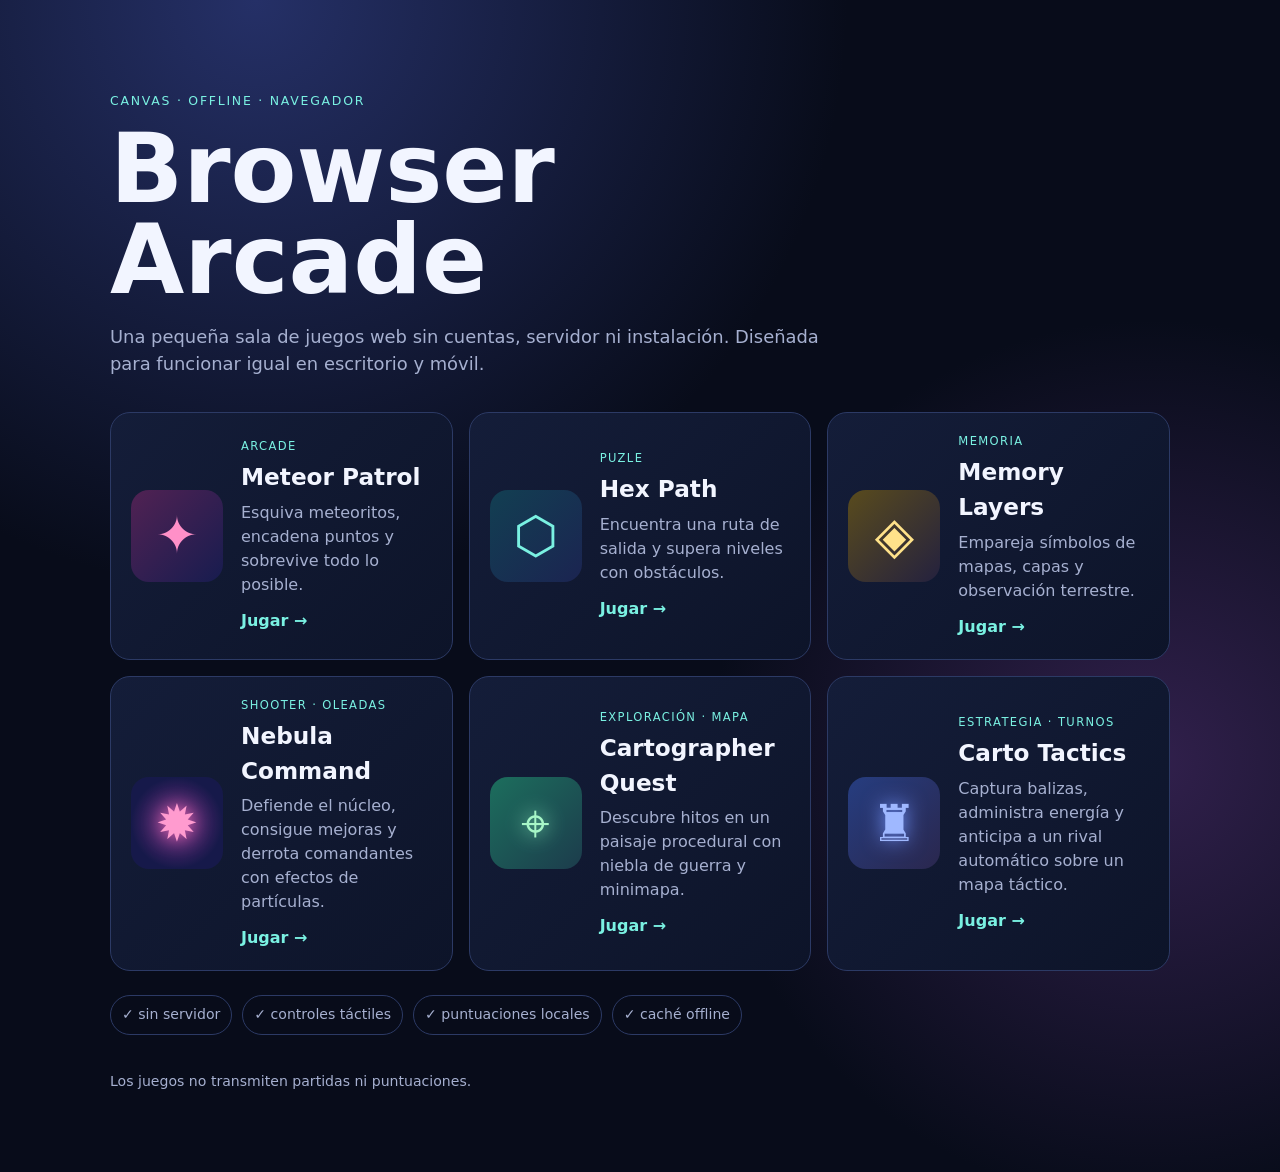
==== index.html @ a64e9c1d "feat: add carto tactics mobile game" ====
<!doctype html>
<html lang="es">
<head>
  <meta charset="utf-8">
  <meta name="viewport" content="width=device-width,initial-scale=1">
  <meta name="theme-color" content="#0b1224">
  <meta name="description" content="Juegos web estáticos que funcionan localmente en el navegador">
  <link rel="manifest" href="manifest.webmanifest">
  <link rel="stylesheet" href="styles.css">
  <title>Browser Arcade Web Tools</title>
</head>
<body>
  <main class="shell">
    <header class="hero"><p class="eyebrow">canvas · offline · navegador</p><h1>Browser Arcade</h1><p>Una pequeña sala de juegos web sin cuentas, servidor ni instalación. Diseñada para funcionar igual en escritorio y móvil.</p></header>
    <section class="games" aria-label="Juegos disponibles">
      <a class="game-card meteor" href="juegos/meteor-patrol/"><span class="art">✦</span><div><p class="tag">arcade</p><h2>Meteor Patrol</h2><p>Esquiva meteoritos, encadena puntos y sobrevive todo lo posible.</p><span class="play">Jugar →</span></div></a>
      <a class="game-card path" href="juegos/hex-path/"><span class="art">⬡</span><div><p class="tag">puzle</p><h2>Hex Path</h2><p>Encuentra una ruta de salida y supera niveles con obstáculos.</p><span class="play">Jugar →</span></div></a>
      <a class="game-card memory" href="juegos/memory-layers/"><span class="art">◈</span><div><p class="tag">memoria</p><h2>Memory Layers</h2><p>Empareja símbolos de mapas, capas y observación terrestre.</p><span class="play">Jugar →</span></div></a>
      <a class="game-card nebula" href="juegos/nebula-command/"><span class="art">✹</span><div><p class="tag">shooter · oleadas</p><h2>Nebula Command</h2><p>Defiende el núcleo, consigue mejoras y derrota comandantes con efectos de partículas.</p><span class="play">Jugar →</span></div></a>
      <a class="game-card cartographer" href="juegos/cartographer-quest/"><span class="art">⌖</span><div><p class="tag">exploración · mapa</p><h2>Cartographer Quest</h2><p>Descubre hitos en un paisaje procedural con niebla de guerra y minimapa.</p><span class="play">Jugar →</span></div></a>
      <a class="game-card tactics" href="juegos/carto-tactics/"><span class="art">♜</span><div><p class="tag">estrategia · turnos</p><h2>Carto Tactics</h2><p>Captura balizas, administra energía y anticipa a un rival automático sobre un mapa táctico.</p><span class="play">Jugar →</span></div></a>
    </section>
    <section class="features"><span>✓ sin servidor</span><span>✓ controles táctiles</span><span>✓ puntuaciones locales</span><span>✓ caché offline</span></section>
    <footer>Los juegos no transmiten partidas ni puntuaciones.</footer>
  </main>
  <script>if('serviceWorker'in navigator)navigator.serviceWorker.register('./sw.js').catch(()=>{});</script>
</body>
</html>
---- styles.css ----
:root{--bg:#080c1a;--panel:#121a31;--line:#2c3a65;--text:#f2f5ff;--muted:#a6b0d0;--cyan:#7af1e2;--pink:#ff90c8;--yellow:#ffe28a}*{box-sizing:border-box}body{margin:0;min-height:100vh;background:radial-gradient(circle at 20% 0,#253067 0,transparent 38%),radial-gradient(circle at 90% 65%,#31204c 0,transparent 32%),var(--bg);color:var(--text);font:16px/1.5 system-ui,-apple-system,Segoe UI,sans-serif}.shell{max-width:1100px;margin:auto;padding:clamp(26px,7vw,80px) 20px}.hero{max-width:720px;margin-bottom:34px}.eyebrow{color:var(--cyan);font-size:.78rem;text-transform:uppercase;letter-spacing:.14em}.hero h1{font-size:clamp(2.8rem,9vw,6rem);line-height:.95;margin:12px 0}.hero p:not(.eyebrow){color:var(--muted);font-size:1.12rem}.games{display:grid;grid-template-columns:repeat(auto-fit,minmax(280px,1fr));gap:16px}.game-card{display:grid;grid-template-columns:92px 1fr;gap:18px;align-items:center;padding:20px;border:1px solid var(--line);border-radius:20px;color:inherit;text-decoration:none;background:linear-gradient(135deg,#141d39,#0d1429);transition:transform .2s,border-color .2s}.game-card:hover{transform:translateY(-4px);border-color:var(--cyan)}.game-card .art{display:grid;place-items:center;aspect-ratio:1;border-radius:18px;font-size:3.2rem}.meteor .art{color:var(--pink);background:linear-gradient(135deg,#512253,#171c4f)}.path .art{color:var(--cyan);background:linear-gradient(135deg,#123f52,#1b2451)}.memory .art{color:var(--yellow);background:linear-gradient(135deg,#594b1d,#24213e)}.nebula .art{color:#ff9bcf;background:radial-gradient(circle,#722f82,#16194a 70%);text-shadow:0 0 20px #ff76bd}.cartographer .art{color:#a7f6c7;background:linear-gradient(135deg,#1c6e5d,#1c3c4c);text-shadow:0 0 20px #8df0c0}.tactics .art{color:#9fb8ff;background:linear-gradient(135deg,#263d80,#2a274e);text-shadow:0 0 20px #7596ff}.tag{margin:0;color:var(--cyan);font-size:.72rem;text-transform:uppercase;letter-spacing:.12em}.game-card h2{margin:5px 0;font-size:1.45rem}.game-card p:not(.tag){color:var(--muted);margin:6px 0 12px}.play{color:var(--cyan);font-weight:700}.features{display:flex;flex-wrap:wrap;gap:10px;margin-top:24px}.features span{padding:8px 11px;border:1px solid var(--line);border-radius:99px;color:var(--muted);font-size:.88rem}footer{margin-top:36px;color:var(--muted);font-size:.88rem}
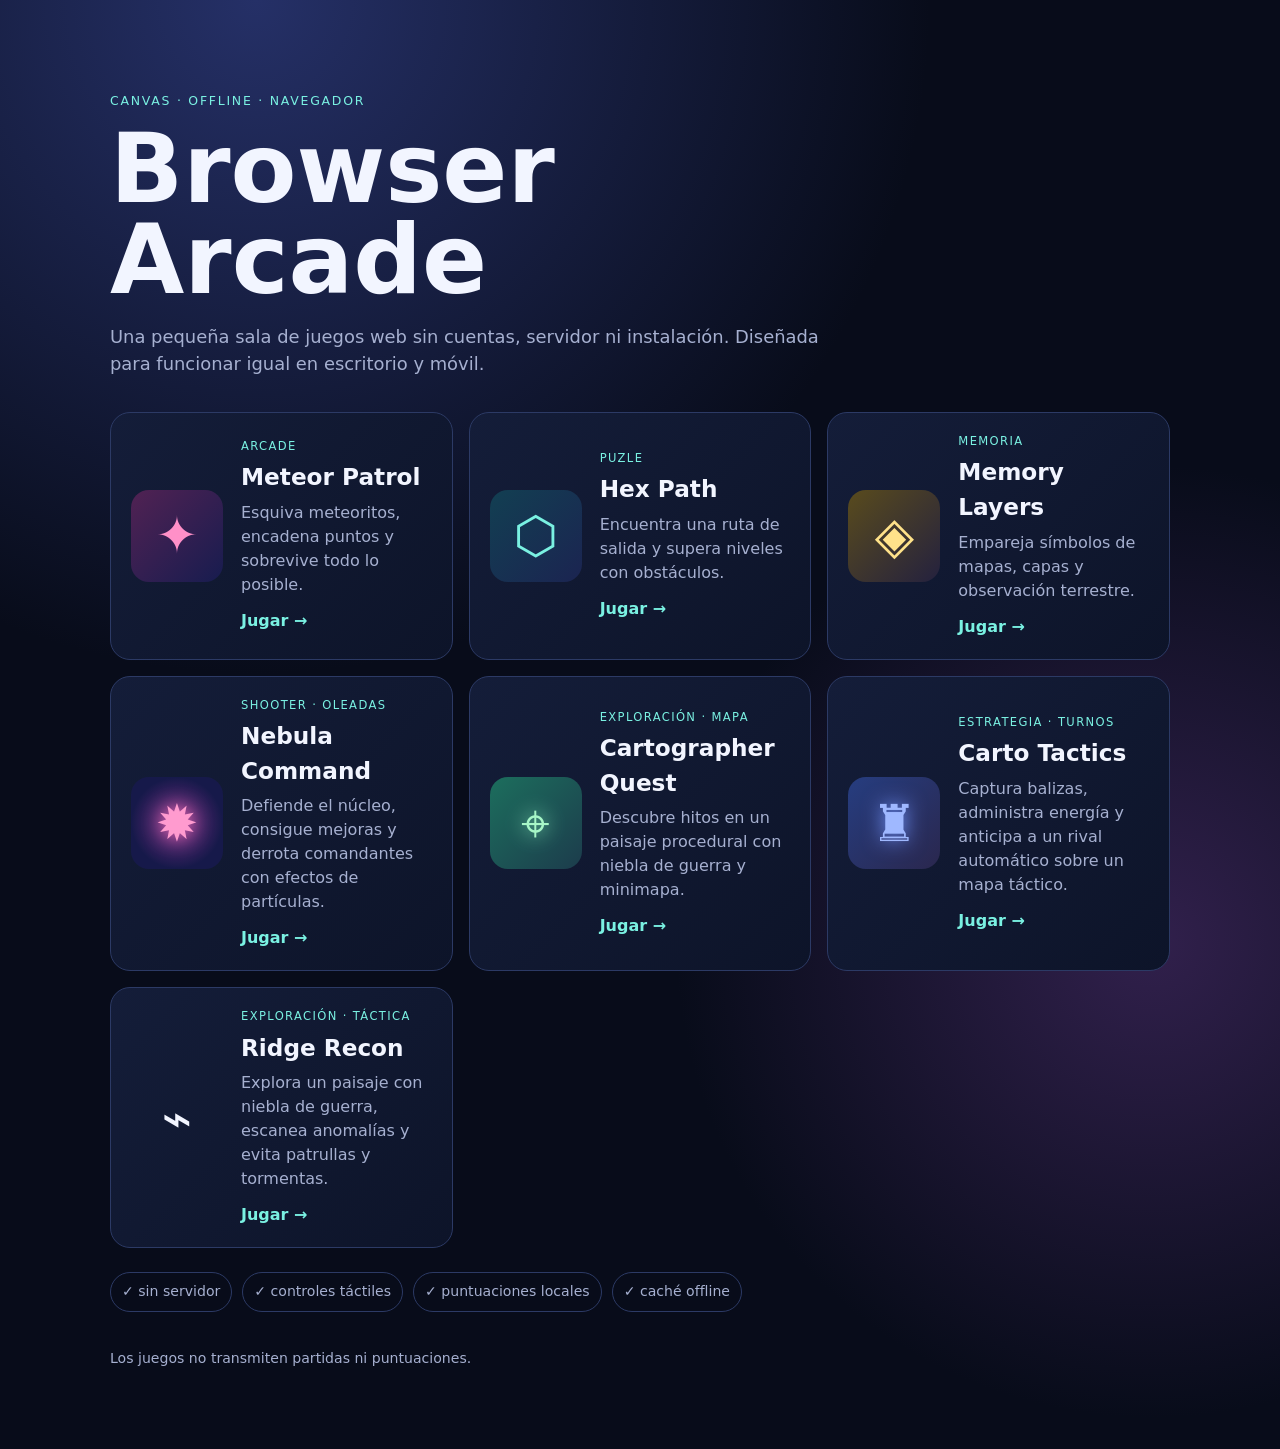
==== commit ecf89bb7: "feat: add ridge recon exploration game" ====
--- a/index.html
+++ b/index.html
@@ -19,6 +19,7 @@
       <a class="game-card nebula" href="juegos/nebula-command/"><span class="art">✹</span><div><p class="tag">shooter · oleadas</p><h2>Nebula Command</h2><p>Defiende el núcleo, consigue mejoras y derrota comandantes con efectos de partículas.</p><span class="play">Jugar →</span></div></a>
       <a class="game-card cartographer" href="juegos/cartographer-quest/"><span class="art">⌖</span><div><p class="tag">exploración · mapa</p><h2>Cartographer Quest</h2><p>Descubre hitos en un paisaje procedural con niebla de guerra y minimapa.</p><span class="play">Jugar →</span></div></a>
       <a class="game-card tactics" href="juegos/carto-tactics/"><span class="art">♜</span><div><p class="tag">estrategia · turnos</p><h2>Carto Tactics</h2><p>Captura balizas, administra energía y anticipa a un rival automático sobre un mapa táctico.</p><span class="play">Jugar →</span></div></a>
+      <a class="game-card ridge" href="juegos/ridge-recon/"><span class="art">⌁</span><div><p class="tag">exploración · táctica</p><h2>Ridge Recon</h2><p>Explora un paisaje con niebla de guerra, escanea anomalías y evita patrullas y tormentas.</p><span class="play">Jugar →</span></div></a>
     </section>
     <section class="features"><span>✓ sin servidor</span><span>✓ controles táctiles</span><span>✓ puntuaciones locales</span><span>✓ caché offline</span></section>
     <footer>Los juegos no transmiten partidas ni puntuaciones.</footer>
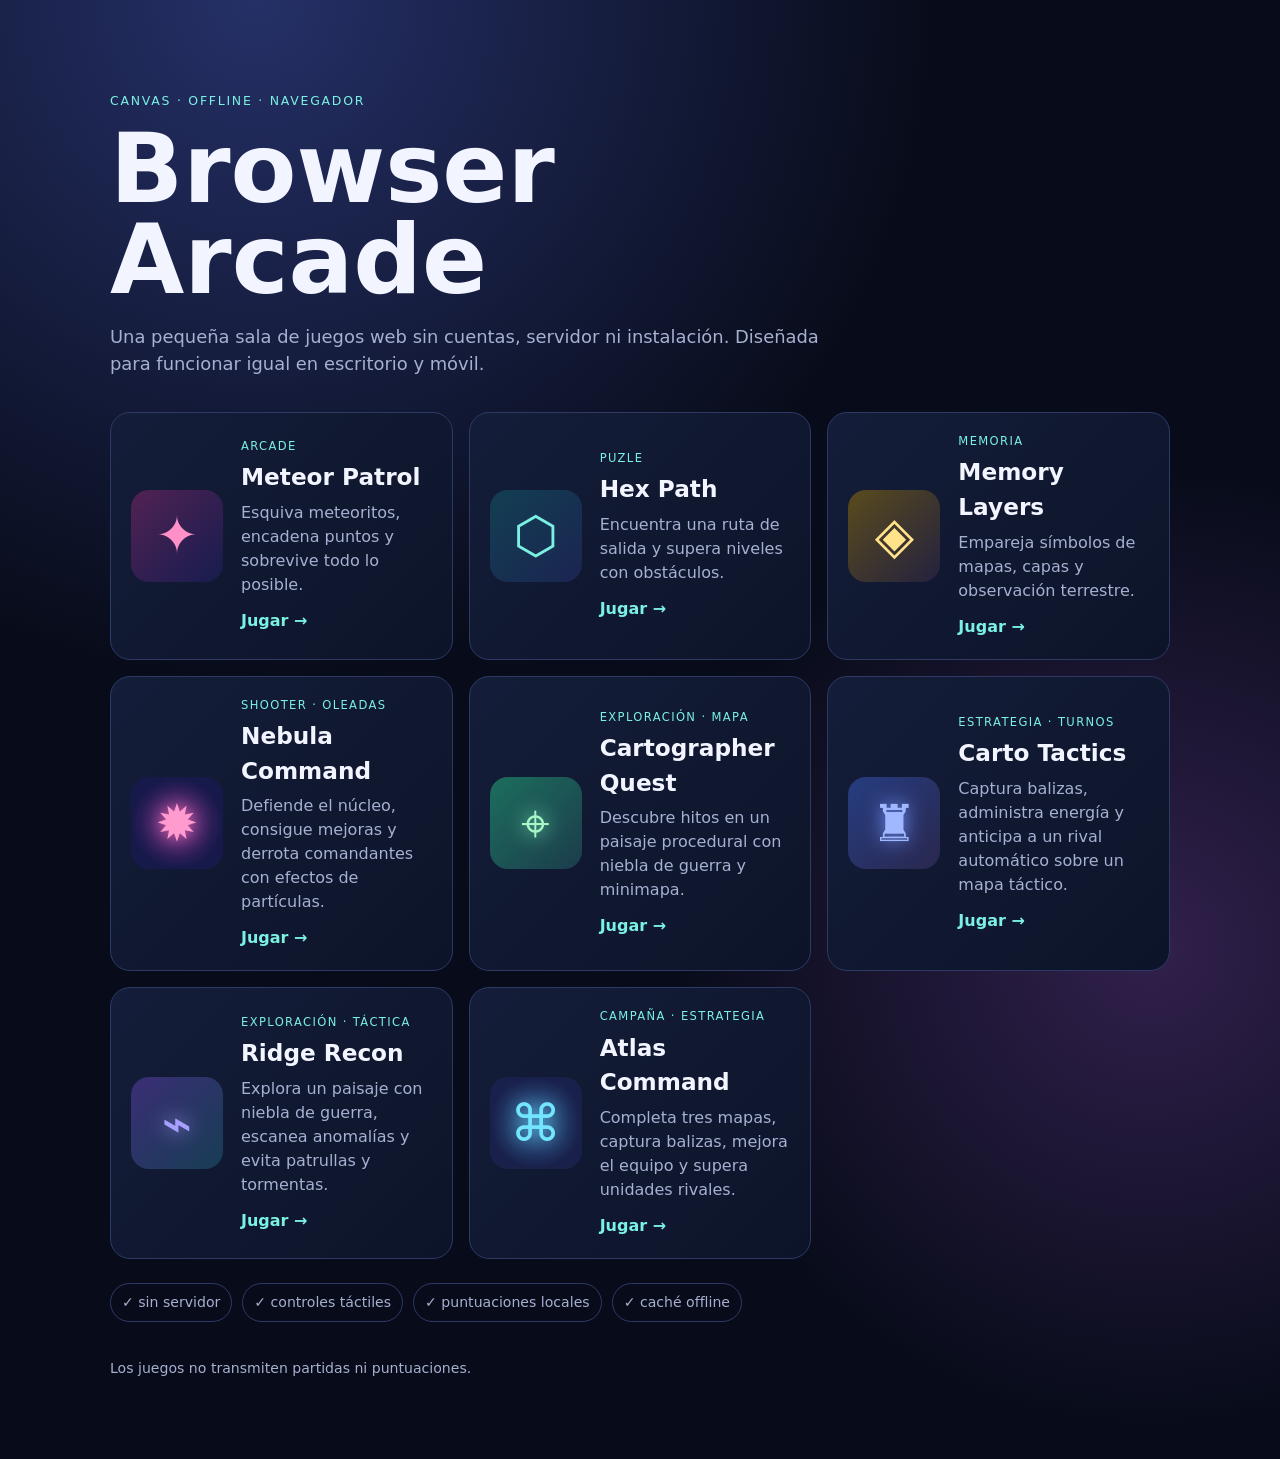
==== commit f0c2c320: "feat: add atlas command campaign game" ====
--- a/index.html
+++ b/index.html
@@ -20,6 +20,7 @@
       <a class="game-card cartographer" href="juegos/cartographer-quest/"><span class="art">⌖</span><div><p class="tag">exploración · mapa</p><h2>Cartographer Quest</h2><p>Descubre hitos en un paisaje procedural con niebla de guerra y minimapa.</p><span class="play">Jugar →</span></div></a>
       <a class="game-card tactics" href="juegos/carto-tactics/"><span class="art">♜</span><div><p class="tag">estrategia · turnos</p><h2>Carto Tactics</h2><p>Captura balizas, administra energía y anticipa a un rival automático sobre un mapa táctico.</p><span class="play">Jugar →</span></div></a>
       <a class="game-card ridge" href="juegos/ridge-recon/"><span class="art">⌁</span><div><p class="tag">exploración · táctica</p><h2>Ridge Recon</h2><p>Explora un paisaje con niebla de guerra, escanea anomalías y evita patrullas y tormentas.</p><span class="play">Jugar →</span></div></a>
+      <a class="game-card command" href="juegos/atlas-command/"><span class="art">⌘</span><div><p class="tag">campaña · estrategia</p><h2>Atlas Command</h2><p>Completa tres mapas, captura balizas, mejora el equipo y supera unidades rivales.</p><span class="play">Jugar →</span></div></a>
     </section>
     <section class="features"><span>✓ sin servidor</span><span>✓ controles táctiles</span><span>✓ puntuaciones locales</span><span>✓ caché offline</span></section>
     <footer>Los juegos no transmiten partidas ni puntuaciones.</footer>
--- a/styles.css
+++ b/styles.css
@@ -1 +1 @@
-:root{--bg:#080c1a;--panel:#121a31;--line:#2c3a65;--text:#f2f5ff;--muted:#a6b0d0;--cyan:#7af1e2;--pink:#ff90c8;--yellow:#ffe28a}*{box-sizing:border-box}body{margin:0;min-height:100vh;background:radial-gradient(circle at 20% 0,#253067 0,transparent 38%),radial-gradient(circle at 90% 65%,#31204c 0,transparent 32%),var(--bg);color:var(--text);font:16px/1.5 system-ui,-apple-system,Segoe UI,sans-serif}.shell{max-width:1100px;margin:auto;padding:clamp(26px,7vw,80px) 20px}.hero{max-width:720px;margin-bottom:34px}.eyebrow{color:var(--cyan);font-size:.78rem;text-transform:uppercase;letter-spacing:.14em}.hero h1{font-size:clamp(2.8rem,9vw,6rem);line-height:.95;margin:12px 0}.hero p:not(.eyebrow){color:var(--muted);font-size:1.12rem}.games{display:grid;grid-template-columns:repeat(auto-fit,minmax(280px,1fr));gap:16px}.game-card{display:grid;grid-template-columns:92px 1fr;gap:18px;align-items:center;padding:20px;border:1px solid var(--line);border-radius:20px;color:inherit;text-decoration:none;background:linear-gradient(135deg,#141d39,#0d1429);transition:transform .2s,border-color .2s}.game-card:hover{transform:translateY(-4px);border-color:var(--cyan)}.game-card .art{display:grid;place-items:center;aspect-ratio:1;border-radius:18px;font-size:3.2rem}.meteor .art{color:var(--pink);background:linear-gradient(135deg,#512253,#171c4f)}.path .art{color:var(--cyan);background:linear-gradient(135deg,#123f52,#1b2451)}.memory .art{color:var(--yellow);background:linear-gradient(135deg,#594b1d,#24213e)}.nebula .art{color:#ff9bcf;background:radial-gradient(circle,#722f82,#16194a 70%);text-shadow:0 0 20px #ff76bd}.cartographer .art{color:#a7f6c7;background:linear-gradient(135deg,#1c6e5d,#1c3c4c);text-shadow:0 0 20px #8df0c0}.tactics .art{color:#9fb8ff;background:linear-gradient(135deg,#263d80,#2a274e);text-shadow:0 0 20px #7596ff}.tag{margin:0;color:var(--cyan);font-size:.72rem;text-transform:uppercase;letter-spacing:.12em}.game-card h2{margin:5px 0;font-size:1.45rem}.game-card p:not(.tag){color:var(--muted);margin:6px 0 12px}.play{color:var(--cyan);font-weight:700}.features{display:flex;flex-wrap:wrap;gap:10px;margin-top:24px}.features span{padding:8px 11px;border:1px solid var(--line);border-radius:99px;color:var(--muted);font-size:.88rem}footer{margin-top:36px;color:var(--muted);font-size:.88rem}
+:root{--bg:#080c1a;--panel:#121a31;--line:#2c3a65;--text:#f2f5ff;--muted:#a6b0d0;--cyan:#7af1e2;--pink:#ff90c8;--yellow:#ffe28a}*{box-sizing:border-box}body{margin:0;min-height:100vh;background:radial-gradient(circle at 20% 0,#253067 0,transparent 38%),radial-gradient(circle at 90% 65%,#31204c 0,transparent 32%),var(--bg);color:var(--text);font:16px/1.5 system-ui,-apple-system,Segoe UI,sans-serif}.shell{max-width:1100px;margin:auto;padding:clamp(26px,7vw,80px) 20px}.hero{max-width:720px;margin-bottom:34px}.eyebrow{color:var(--cyan);font-size:.78rem;text-transform:uppercase;letter-spacing:.14em}.hero h1{font-size:clamp(2.8rem,9vw,6rem);line-height:.95;margin:12px 0}.hero p:not(.eyebrow){color:var(--muted);font-size:1.12rem}.games{display:grid;grid-template-columns:repeat(auto-fit,minmax(280px,1fr));gap:16px}.game-card{display:grid;grid-template-columns:92px 1fr;gap:18px;align-items:center;padding:20px;border:1px solid var(--line);border-radius:20px;color:inherit;text-decoration:none;background:linear-gradient(135deg,#141d39,#0d1429);transition:transform .2s,border-color .2s}.game-card:hover{transform:translateY(-4px);border-color:var(--cyan)}.game-card .art{display:grid;place-items:center;aspect-ratio:1;border-radius:18px;font-size:3.2rem}.meteor .art{color:var(--pink);background:linear-gradient(135deg,#512253,#171c4f)}.path .art{color:var(--cyan);background:linear-gradient(135deg,#123f52,#1b2451)}.memory .art{color:var(--yellow);background:linear-gradient(135deg,#594b1d,#24213e)}.nebula .art{color:#ff9bcf;background:radial-gradient(circle,#722f82,#16194a 70%);text-shadow:0 0 20px #ff76bd}.cartographer .art{color:#a7f6c7;background:linear-gradient(135deg,#1c6e5d,#1c3c4c);text-shadow:0 0 20px #8df0c0}.tactics .art{color:#9fb8ff;background:linear-gradient(135deg,#263d80,#2a274e);text-shadow:0 0 20px #7596ff}.ridge .art{color:#a8a0ff;background:linear-gradient(135deg,#3b2e76,#173d54);text-shadow:0 0 20px #aa9dff}.command .art{color:#73e6ff;background:radial-gradient(circle,#284d86,#19214b 70%);text-shadow:0 0 22px #73e6ff}.tag{margin:0;color:var(--cyan);font-size:.72rem;text-transform:uppercase;letter-spacing:.12em}.game-card h2{margin:5px 0;font-size:1.45rem}.game-card p:not(.tag){color:var(--muted);margin:6px 0 12px}.play{color:var(--cyan);font-weight:700}.features{display:flex;flex-wrap:wrap;gap:10px;margin-top:24px}.features span{padding:8px 11px;border:1px solid var(--line);border-radius:99px;color:var(--muted);font-size:.88rem}footer{margin-top:36px;color:var(--muted);font-size:.88rem}
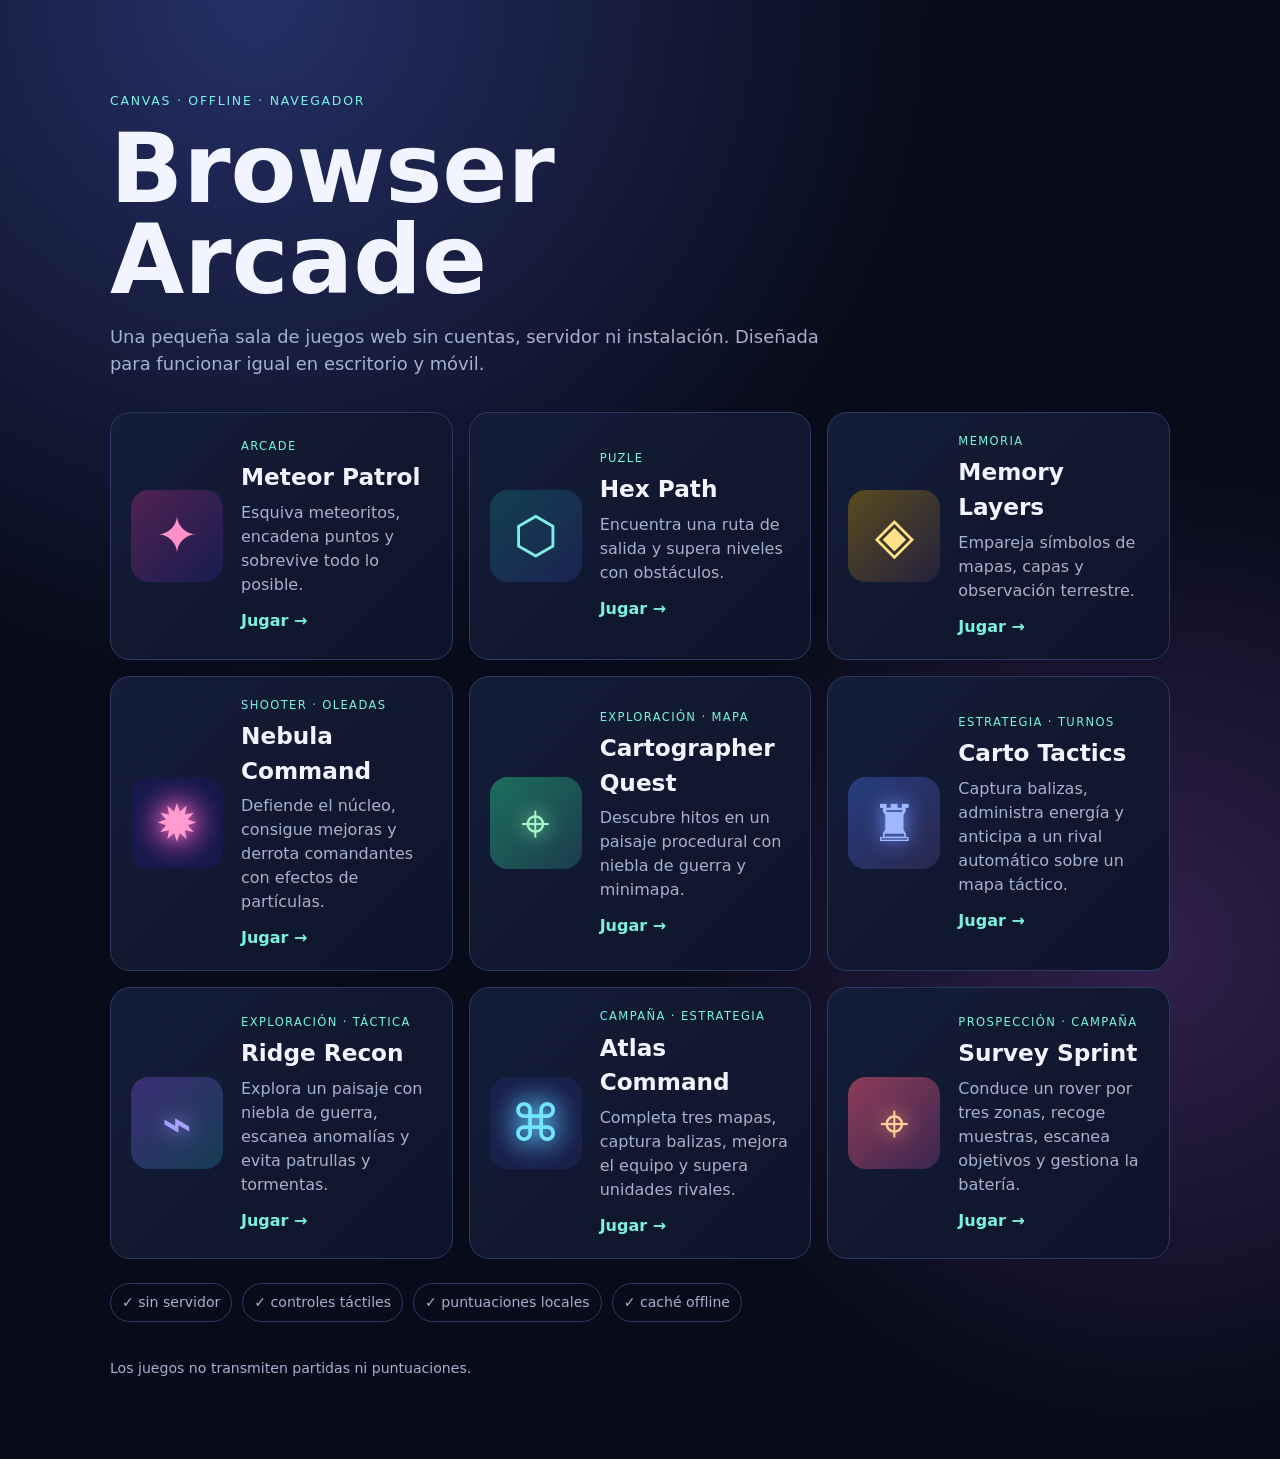
==== commit de20751a: "feat: add survey sprint campaign game" ====
--- a/index.html
+++ b/index.html
@@ -21,6 +21,7 @@
       <a class="game-card tactics" href="juegos/carto-tactics/"><span class="art">♜</span><div><p class="tag">estrategia · turnos</p><h2>Carto Tactics</h2><p>Captura balizas, administra energía y anticipa a un rival automático sobre un mapa táctico.</p><span class="play">Jugar →</span></div></a>
       <a class="game-card ridge" href="juegos/ridge-recon/"><span class="art">⌁</span><div><p class="tag">exploración · táctica</p><h2>Ridge Recon</h2><p>Explora un paisaje con niebla de guerra, escanea anomalías y evita patrullas y tormentas.</p><span class="play">Jugar →</span></div></a>
       <a class="game-card command" href="juegos/atlas-command/"><span class="art">⌘</span><div><p class="tag">campaña · estrategia</p><h2>Atlas Command</h2><p>Completa tres mapas, captura balizas, mejora el equipo y supera unidades rivales.</p><span class="play">Jugar →</span></div></a>
+      <a class="game-card survey" href="juegos/survey-sprint/"><span class="art">⌖</span><div><p class="tag">prospección · campaña</p><h2>Survey Sprint</h2><p>Conduce un rover por tres zonas, recoge muestras, escanea objetivos y gestiona la batería.</p><span class="play">Jugar →</span></div></a>
     </section>
     <section class="features"><span>✓ sin servidor</span><span>✓ controles táctiles</span><span>✓ puntuaciones locales</span><span>✓ caché offline</span></section>
     <footer>Los juegos no transmiten partidas ni puntuaciones.</footer>
--- a/styles.css
+++ b/styles.css
@@ -1 +1,2 @@
 :root{--bg:#080c1a;--panel:#121a31;--line:#2c3a65;--text:#f2f5ff;--muted:#a6b0d0;--cyan:#7af1e2;--pink:#ff90c8;--yellow:#ffe28a}*{box-sizing:border-box}body{margin:0;min-height:100vh;background:radial-gradient(circle at 20% 0,#253067 0,transparent 38%),radial-gradient(circle at 90% 65%,#31204c 0,transparent 32%),var(--bg);color:var(--text);font:16px/1.5 system-ui,-apple-system,Segoe UI,sans-serif}.shell{max-width:1100px;margin:auto;padding:clamp(26px,7vw,80px) 20px}.hero{max-width:720px;margin-bottom:34px}.eyebrow{color:var(--cyan);font-size:.78rem;text-transform:uppercase;letter-spacing:.14em}.hero h1{font-size:clamp(2.8rem,9vw,6rem);line-height:.95;margin:12px 0}.hero p:not(.eyebrow){color:var(--muted);font-size:1.12rem}.games{display:grid;grid-template-columns:repeat(auto-fit,minmax(280px,1fr));gap:16px}.game-card{display:grid;grid-template-columns:92px 1fr;gap:18px;align-items:center;padding:20px;border:1px solid var(--line);border-radius:20px;color:inherit;text-decoration:none;background:linear-gradient(135deg,#141d39,#0d1429);transition:transform .2s,border-color .2s}.game-card:hover{transform:translateY(-4px);border-color:var(--cyan)}.game-card .art{display:grid;place-items:center;aspect-ratio:1;border-radius:18px;font-size:3.2rem}.meteor .art{color:var(--pink);background:linear-gradient(135deg,#512253,#171c4f)}.path .art{color:var(--cyan);background:linear-gradient(135deg,#123f52,#1b2451)}.memory .art{color:var(--yellow);background:linear-gradient(135deg,#594b1d,#24213e)}.nebula .art{color:#ff9bcf;background:radial-gradient(circle,#722f82,#16194a 70%);text-shadow:0 0 20px #ff76bd}.cartographer .art{color:#a7f6c7;background:linear-gradient(135deg,#1c6e5d,#1c3c4c);text-shadow:0 0 20px #8df0c0}.tactics .art{color:#9fb8ff;background:linear-gradient(135deg,#263d80,#2a274e);text-shadow:0 0 20px #7596ff}.ridge .art{color:#a8a0ff;background:linear-gradient(135deg,#3b2e76,#173d54);text-shadow:0 0 20px #aa9dff}.command .art{color:#73e6ff;background:radial-gradient(circle,#284d86,#19214b 70%);text-shadow:0 0 22px #73e6ff}.tag{margin:0;color:var(--cyan);font-size:.72rem;text-transform:uppercase;letter-spacing:.12em}.game-card h2{margin:5px 0;font-size:1.45rem}.game-card p:not(.tag){color:var(--muted);margin:6px 0 12px}.play{color:var(--cyan);font-weight:700}.features{display:flex;flex-wrap:wrap;gap:10px;margin-top:24px}.features span{padding:8px 11px;border:1px solid var(--line);border-radius:99px;color:var(--muted);font-size:.88rem}footer{margin-top:36px;color:var(--muted);font-size:.88rem}
+.survey .art{color:#ffd29b;background:linear-gradient(135deg,#8d3c59,#3b264f);text-shadow:0 0 20px #ff9b72}
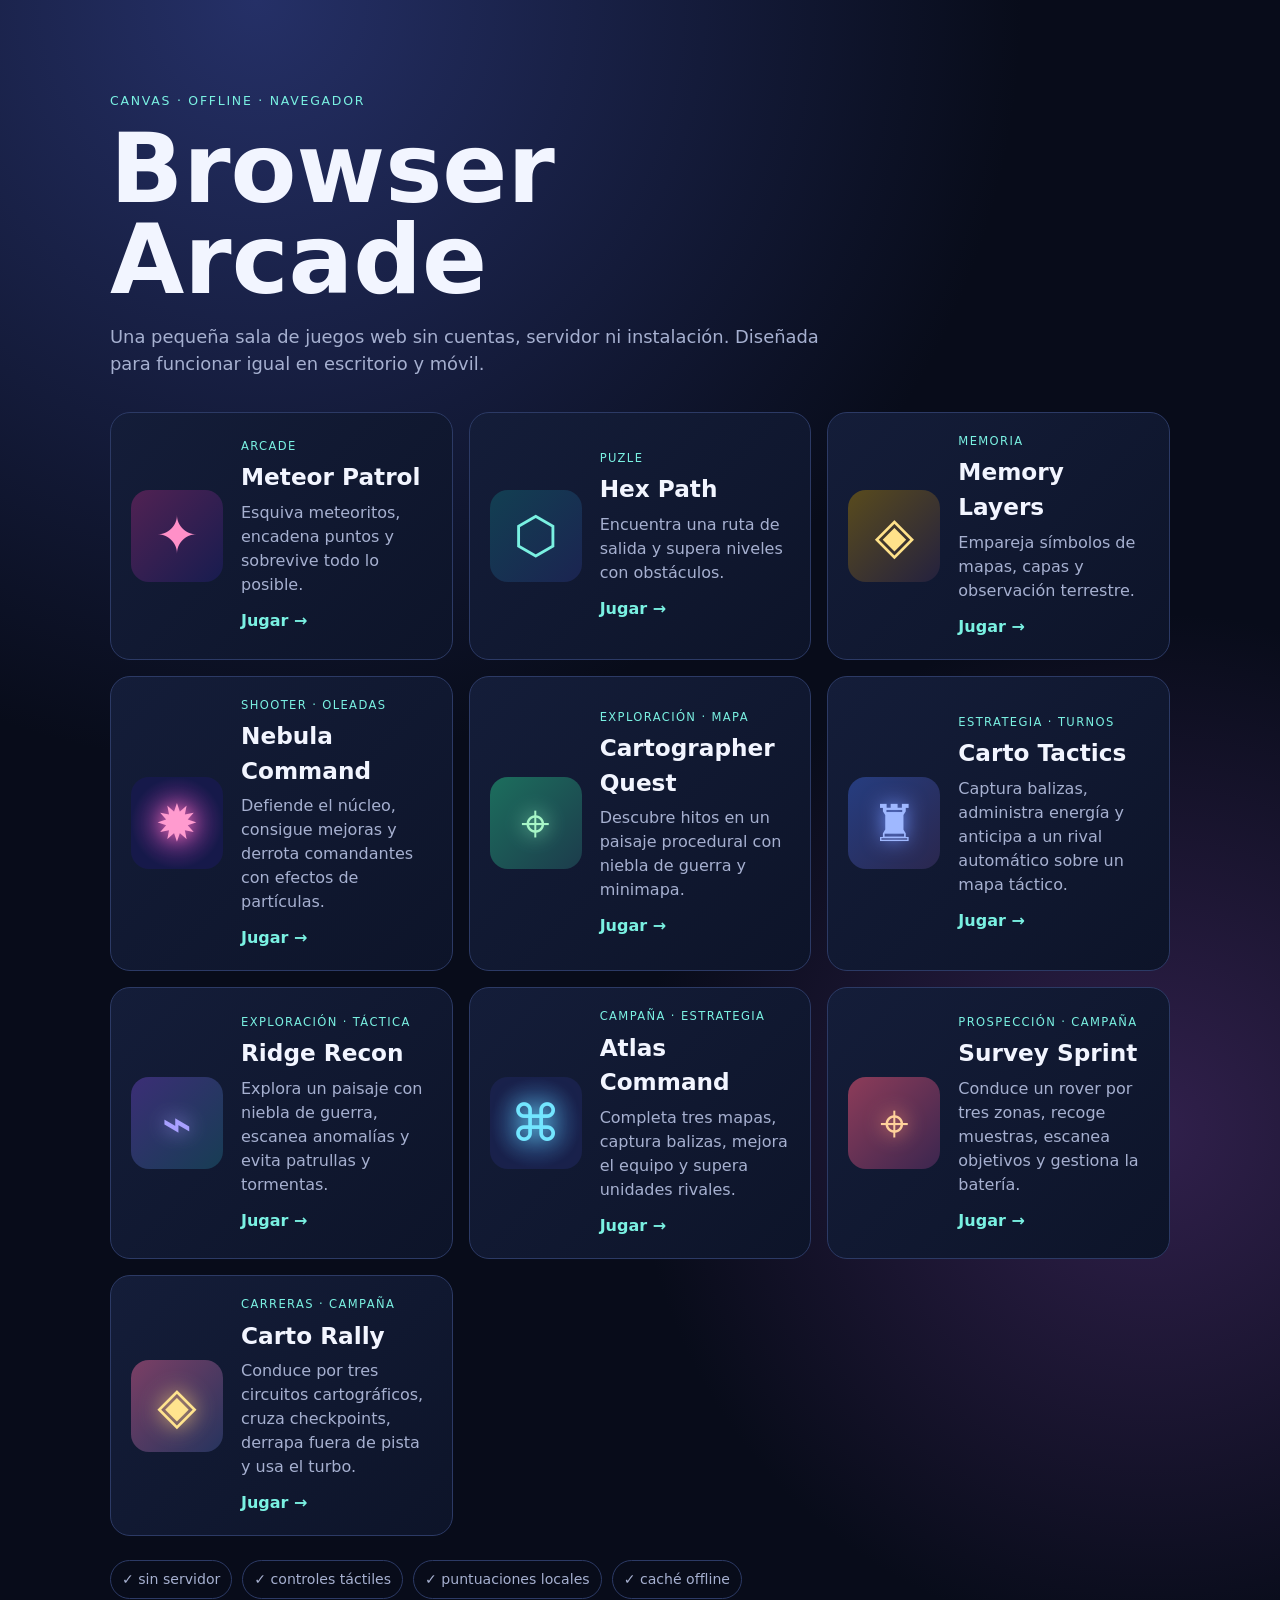
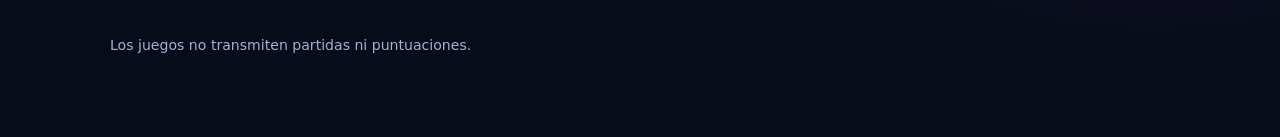
==== commit 40cd9128: "feat: add carto rally campaign game" ====
--- a/index.html
+++ b/index.html
@@ -22,6 +22,7 @@
       <a class="game-card ridge" href="juegos/ridge-recon/"><span class="art">⌁</span><div><p class="tag">exploración · táctica</p><h2>Ridge Recon</h2><p>Explora un paisaje con niebla de guerra, escanea anomalías y evita patrullas y tormentas.</p><span class="play">Jugar →</span></div></a>
       <a class="game-card command" href="juegos/atlas-command/"><span class="art">⌘</span><div><p class="tag">campaña · estrategia</p><h2>Atlas Command</h2><p>Completa tres mapas, captura balizas, mejora el equipo y supera unidades rivales.</p><span class="play">Jugar →</span></div></a>
       <a class="game-card survey" href="juegos/survey-sprint/"><span class="art">⌖</span><div><p class="tag">prospección · campaña</p><h2>Survey Sprint</h2><p>Conduce un rover por tres zonas, recoge muestras, escanea objetivos y gestiona la batería.</p><span class="play">Jugar →</span></div></a>
+      <a class="game-card rally" href="juegos/carto-rally/"><span class="art">◈</span><div><p class="tag">carreras · campaña</p><h2>Carto Rally</h2><p>Conduce por tres circuitos cartográficos, cruza checkpoints, derrapa fuera de pista y usa el turbo.</p><span class="play">Jugar →</span></div></a>
     </section>
     <section class="features"><span>✓ sin servidor</span><span>✓ controles táctiles</span><span>✓ puntuaciones locales</span><span>✓ caché offline</span></section>
     <footer>Los juegos no transmiten partidas ni puntuaciones.</footer>
--- a/styles.css
+++ b/styles.css
@@ -1,2 +1,3 @@
 :root{--bg:#080c1a;--panel:#121a31;--line:#2c3a65;--text:#f2f5ff;--muted:#a6b0d0;--cyan:#7af1e2;--pink:#ff90c8;--yellow:#ffe28a}*{box-sizing:border-box}body{margin:0;min-height:100vh;background:radial-gradient(circle at 20% 0,#253067 0,transparent 38%),radial-gradient(circle at 90% 65%,#31204c 0,transparent 32%),var(--bg);color:var(--text);font:16px/1.5 system-ui,-apple-system,Segoe UI,sans-serif}.shell{max-width:1100px;margin:auto;padding:clamp(26px,7vw,80px) 20px}.hero{max-width:720px;margin-bottom:34px}.eyebrow{color:var(--cyan);font-size:.78rem;text-transform:uppercase;letter-spacing:.14em}.hero h1{font-size:clamp(2.8rem,9vw,6rem);line-height:.95;margin:12px 0}.hero p:not(.eyebrow){color:var(--muted);font-size:1.12rem}.games{display:grid;grid-template-columns:repeat(auto-fit,minmax(280px,1fr));gap:16px}.game-card{display:grid;grid-template-columns:92px 1fr;gap:18px;align-items:center;padding:20px;border:1px solid var(--line);border-radius:20px;color:inherit;text-decoration:none;background:linear-gradient(135deg,#141d39,#0d1429);transition:transform .2s,border-color .2s}.game-card:hover{transform:translateY(-4px);border-color:var(--cyan)}.game-card .art{display:grid;place-items:center;aspect-ratio:1;border-radius:18px;font-size:3.2rem}.meteor .art{color:var(--pink);background:linear-gradient(135deg,#512253,#171c4f)}.path .art{color:var(--cyan);background:linear-gradient(135deg,#123f52,#1b2451)}.memory .art{color:var(--yellow);background:linear-gradient(135deg,#594b1d,#24213e)}.nebula .art{color:#ff9bcf;background:radial-gradient(circle,#722f82,#16194a 70%);text-shadow:0 0 20px #ff76bd}.cartographer .art{color:#a7f6c7;background:linear-gradient(135deg,#1c6e5d,#1c3c4c);text-shadow:0 0 20px #8df0c0}.tactics .art{color:#9fb8ff;background:linear-gradient(135deg,#263d80,#2a274e);text-shadow:0 0 20px #7596ff}.ridge .art{color:#a8a0ff;background:linear-gradient(135deg,#3b2e76,#173d54);text-shadow:0 0 20px #aa9dff}.command .art{color:#73e6ff;background:radial-gradient(circle,#284d86,#19214b 70%);text-shadow:0 0 22px #73e6ff}.tag{margin:0;color:var(--cyan);font-size:.72rem;text-transform:uppercase;letter-spacing:.12em}.game-card h2{margin:5px 0;font-size:1.45rem}.game-card p:not(.tag){color:var(--muted);margin:6px 0 12px}.play{color:var(--cyan);font-weight:700}.features{display:flex;flex-wrap:wrap;gap:10px;margin-top:24px}.features span{padding:8px 11px;border:1px solid var(--line);border-radius:99px;color:var(--muted);font-size:.88rem}footer{margin-top:36px;color:var(--muted);font-size:.88rem}
 .survey .art{color:#ffd29b;background:linear-gradient(135deg,#8d3c59,#3b264f);text-shadow:0 0 20px #ff9b72}
+.rally .art{color:#ffe48e;background:linear-gradient(135deg,#7b3f65,#26345e);text-shadow:0 0 22px #ffd477}
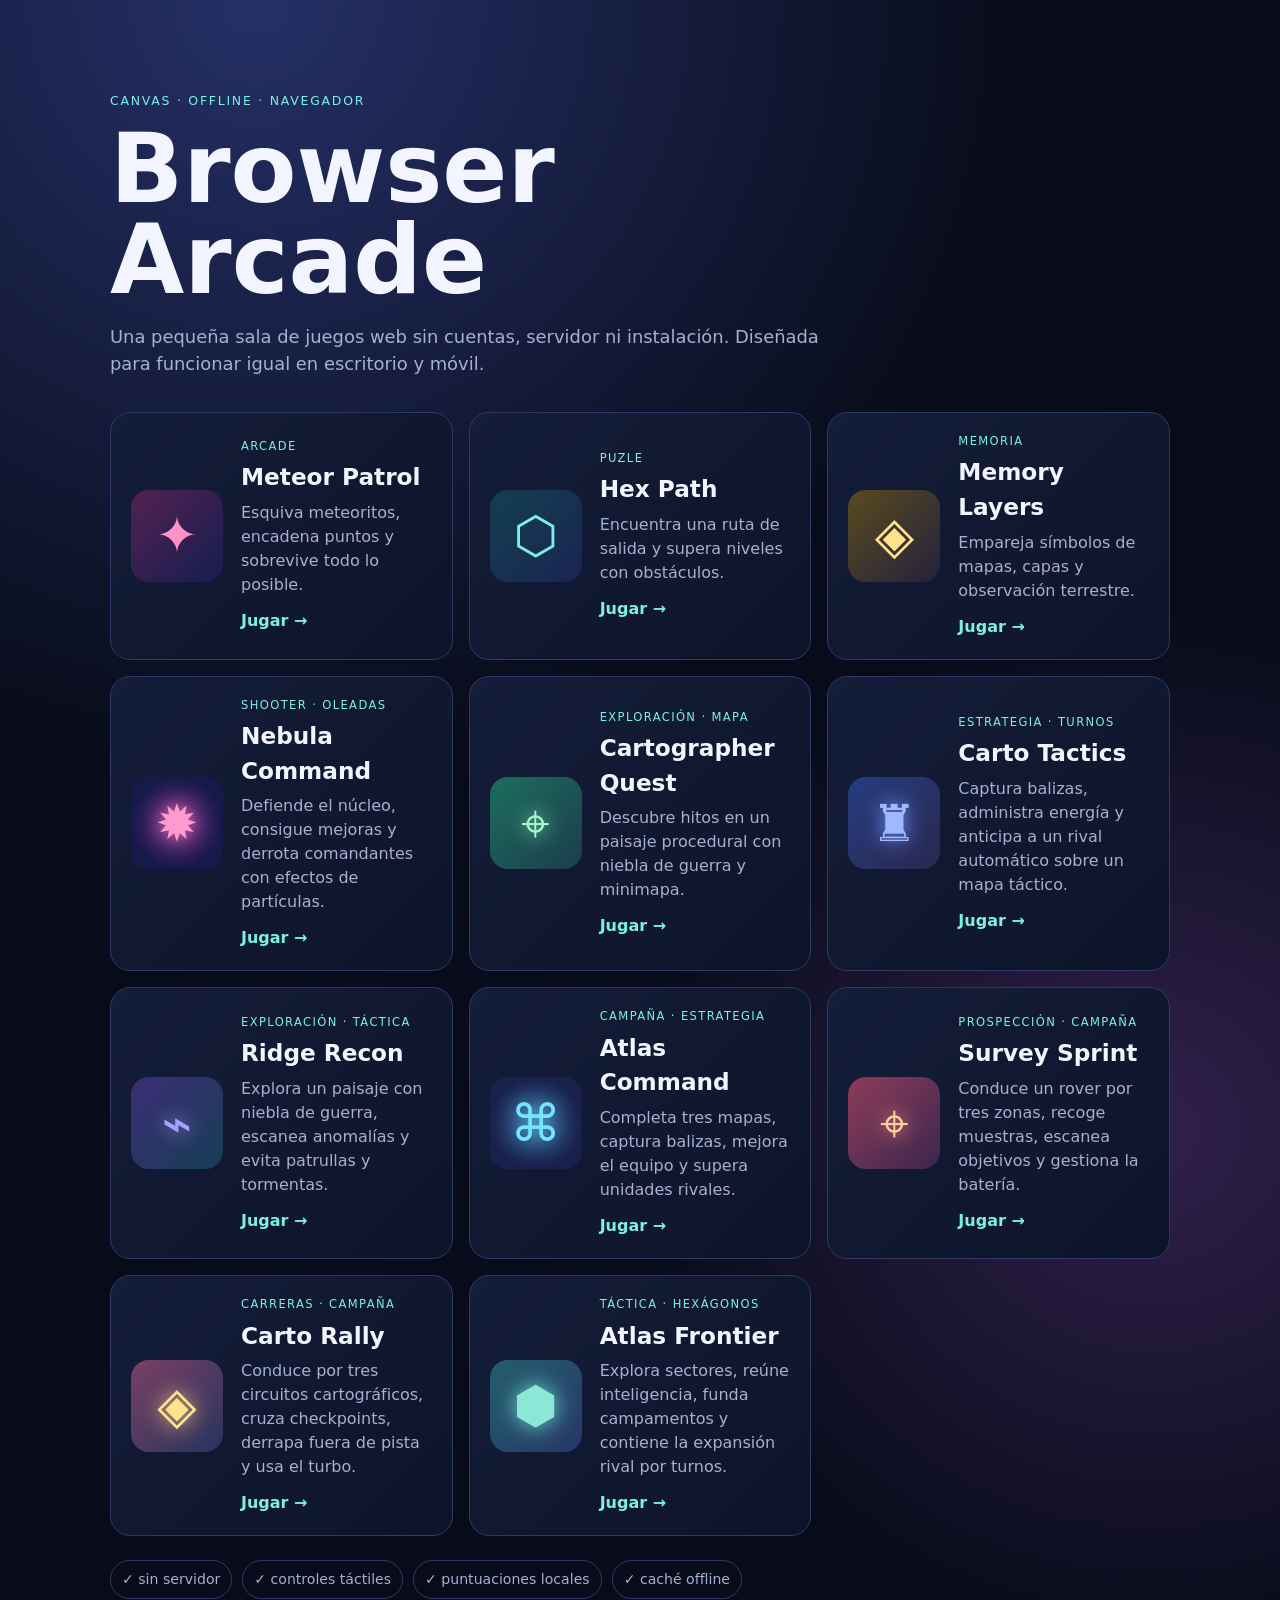
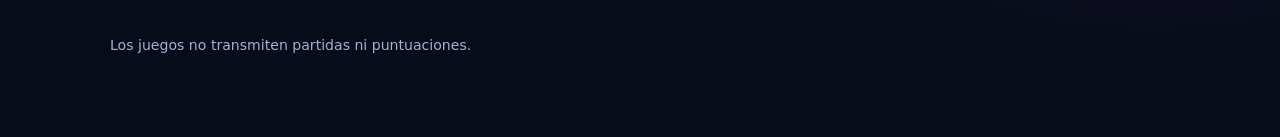
==== commit 15b0f5e3: "feat: add atlas frontier tactical game" ====
--- a/index.html
+++ b/index.html
@@ -23,6 +23,7 @@
       <a class="game-card command" href="juegos/atlas-command/"><span class="art">⌘</span><div><p class="tag">campaña · estrategia</p><h2>Atlas Command</h2><p>Completa tres mapas, captura balizas, mejora el equipo y supera unidades rivales.</p><span class="play">Jugar →</span></div></a>
       <a class="game-card survey" href="juegos/survey-sprint/"><span class="art">⌖</span><div><p class="tag">prospección · campaña</p><h2>Survey Sprint</h2><p>Conduce un rover por tres zonas, recoge muestras, escanea objetivos y gestiona la batería.</p><span class="play">Jugar →</span></div></a>
       <a class="game-card rally" href="juegos/carto-rally/"><span class="art">◈</span><div><p class="tag">carreras · campaña</p><h2>Carto Rally</h2><p>Conduce por tres circuitos cartográficos, cruza checkpoints, derrapa fuera de pista y usa el turbo.</p><span class="play">Jugar →</span></div></a>
+      <a class="game-card frontier" href="juegos/atlas-frontier/"><span class="art">⬢</span><div><p class="tag">táctica · hexágonos</p><h2>Atlas Frontier</h2><p>Explora sectores, reúne inteligencia, funda campamentos y contiene la expansión rival por turnos.</p><span class="play">Jugar →</span></div></a>
     </section>
     <section class="features"><span>✓ sin servidor</span><span>✓ controles táctiles</span><span>✓ puntuaciones locales</span><span>✓ caché offline</span></section>
     <footer>Los juegos no transmiten partidas ni puntuaciones.</footer>
--- a/styles.css
+++ b/styles.css
@@ -1,3 +1,4 @@
 :root{--bg:#080c1a;--panel:#121a31;--line:#2c3a65;--text:#f2f5ff;--muted:#a6b0d0;--cyan:#7af1e2;--pink:#ff90c8;--yellow:#ffe28a}*{box-sizing:border-box}body{margin:0;min-height:100vh;background:radial-gradient(circle at 20% 0,#253067 0,transparent 38%),radial-gradient(circle at 90% 65%,#31204c 0,transparent 32%),var(--bg);color:var(--text);font:16px/1.5 system-ui,-apple-system,Segoe UI,sans-serif}.shell{max-width:1100px;margin:auto;padding:clamp(26px,7vw,80px) 20px}.hero{max-width:720px;margin-bottom:34px}.eyebrow{color:var(--cyan);font-size:.78rem;text-transform:uppercase;letter-spacing:.14em}.hero h1{font-size:clamp(2.8rem,9vw,6rem);line-height:.95;margin:12px 0}.hero p:not(.eyebrow){color:var(--muted);font-size:1.12rem}.games{display:grid;grid-template-columns:repeat(auto-fit,minmax(280px,1fr));gap:16px}.game-card{display:grid;grid-template-columns:92px 1fr;gap:18px;align-items:center;padding:20px;border:1px solid var(--line);border-radius:20px;color:inherit;text-decoration:none;background:linear-gradient(135deg,#141d39,#0d1429);transition:transform .2s,border-color .2s}.game-card:hover{transform:translateY(-4px);border-color:var(--cyan)}.game-card .art{display:grid;place-items:center;aspect-ratio:1;border-radius:18px;font-size:3.2rem}.meteor .art{color:var(--pink);background:linear-gradient(135deg,#512253,#171c4f)}.path .art{color:var(--cyan);background:linear-gradient(135deg,#123f52,#1b2451)}.memory .art{color:var(--yellow);background:linear-gradient(135deg,#594b1d,#24213e)}.nebula .art{color:#ff9bcf;background:radial-gradient(circle,#722f82,#16194a 70%);text-shadow:0 0 20px #ff76bd}.cartographer .art{color:#a7f6c7;background:linear-gradient(135deg,#1c6e5d,#1c3c4c);text-shadow:0 0 20px #8df0c0}.tactics .art{color:#9fb8ff;background:linear-gradient(135deg,#263d80,#2a274e);text-shadow:0 0 20px #7596ff}.ridge .art{color:#a8a0ff;background:linear-gradient(135deg,#3b2e76,#173d54);text-shadow:0 0 20px #aa9dff}.command .art{color:#73e6ff;background:radial-gradient(circle,#284d86,#19214b 70%);text-shadow:0 0 22px #73e6ff}.tag{margin:0;color:var(--cyan);font-size:.72rem;text-transform:uppercase;letter-spacing:.12em}.game-card h2{margin:5px 0;font-size:1.45rem}.game-card p:not(.tag){color:var(--muted);margin:6px 0 12px}.play{color:var(--cyan);font-weight:700}.features{display:flex;flex-wrap:wrap;gap:10px;margin-top:24px}.features span{padding:8px 11px;border:1px solid var(--line);border-radius:99px;color:var(--muted);font-size:.88rem}footer{margin-top:36px;color:var(--muted);font-size:.88rem}
 .survey .art{color:#ffd29b;background:linear-gradient(135deg,#8d3c59,#3b264f);text-shadow:0 0 20px #ff9b72}
 .rally .art{color:#ffe48e;background:linear-gradient(135deg,#7b3f65,#26345e);text-shadow:0 0 22px #ffd477}
+.frontier .art{color:#8ce8d6;background:linear-gradient(135deg,#245d6d,#273767);text-shadow:0 0 22px #70e2d0}
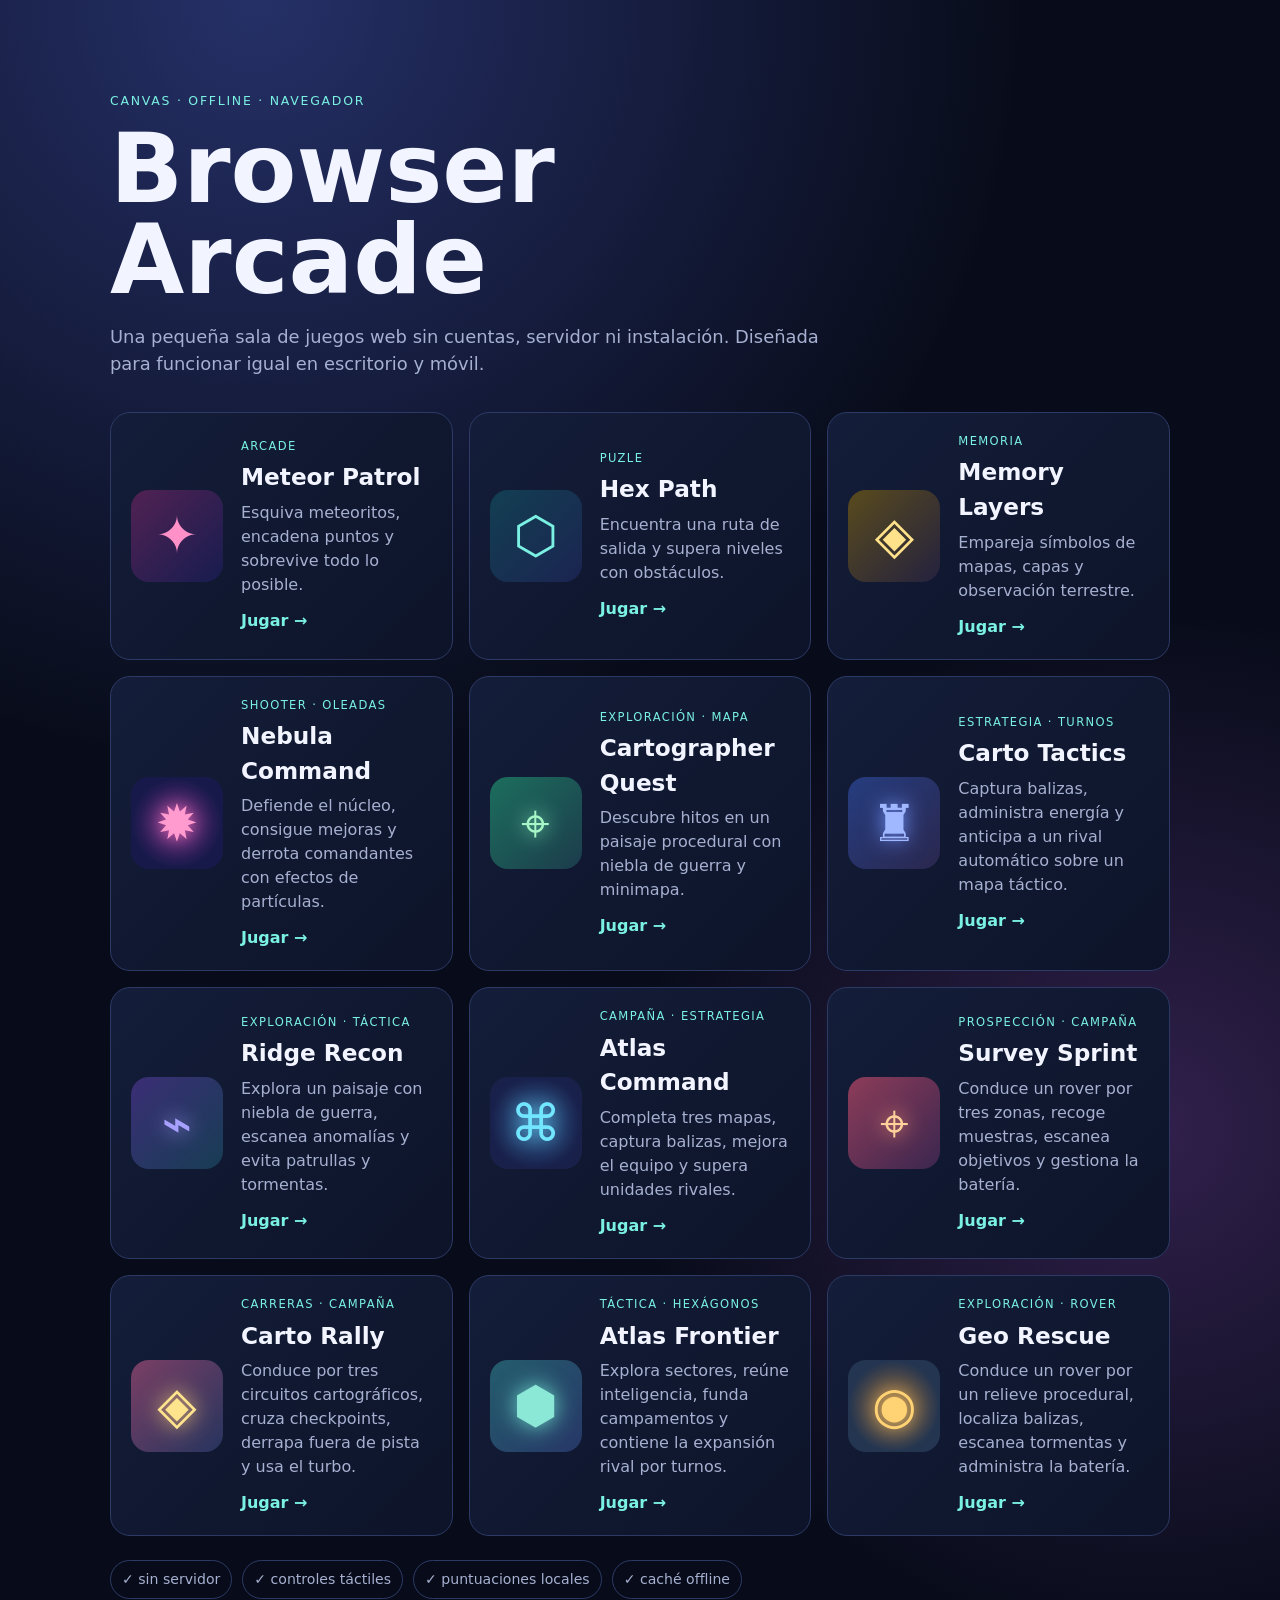
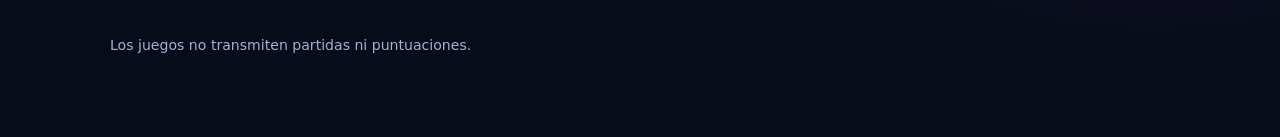
==== commit 20b5ffb9: "feat: add responsive geo rescue game" ====
--- a/index.html
+++ b/index.html
@@ -24,6 +24,7 @@
       <a class="game-card survey" href="juegos/survey-sprint/"><span class="art">⌖</span><div><p class="tag">prospección · campaña</p><h2>Survey Sprint</h2><p>Conduce un rover por tres zonas, recoge muestras, escanea objetivos y gestiona la batería.</p><span class="play">Jugar →</span></div></a>
       <a class="game-card rally" href="juegos/carto-rally/"><span class="art">◈</span><div><p class="tag">carreras · campaña</p><h2>Carto Rally</h2><p>Conduce por tres circuitos cartográficos, cruza checkpoints, derrapa fuera de pista y usa el turbo.</p><span class="play">Jugar →</span></div></a>
       <a class="game-card frontier" href="juegos/atlas-frontier/"><span class="art">⬢</span><div><p class="tag">táctica · hexágonos</p><h2>Atlas Frontier</h2><p>Explora sectores, reúne inteligencia, funda campamentos y contiene la expansión rival por turnos.</p><span class="play">Jugar →</span></div></a>
+      <a class="game-card rescue" href="juegos/geo-rescue/"><span class="art">◉</span><div><p class="tag">exploración · rover</p><h2>Geo Rescue</h2><p>Conduce un rover por un relieve procedural, localiza balizas, escanea tormentas y administra la batería.</p><span class="play">Jugar →</span></div></a>
     </section>
     <section class="features"><span>✓ sin servidor</span><span>✓ controles táctiles</span><span>✓ puntuaciones locales</span><span>✓ caché offline</span></section>
     <footer>Los juegos no transmiten partidas ni puntuaciones.</footer>
--- a/styles.css
+++ b/styles.css
@@ -2,3 +2,6 @@
 .survey .art{color:#ffd29b;background:linear-gradient(135deg,#8d3c59,#3b264f);text-shadow:0 0 20px #ff9b72}
 .rally .art{color:#ffe48e;background:linear-gradient(135deg,#7b3f65,#26345e);text-shadow:0 0 22px #ffd477}
 .frontier .art{color:#8ce8d6;background:linear-gradient(135deg,#245d6d,#273767);text-shadow:0 0 22px #70e2d0}
+.rescue .art{color:#ffd273;background:radial-gradient(circle,#8a5f34,#243551 70%);text-shadow:0 0 22px #ffd273}
+.game-card:focus-visible{outline:3px solid var(--cyan);outline-offset:3px}
+@media(max-width:520px){.shell{padding:34px 13px}.games{grid-template-columns:1fr;gap:12px}.game-card{grid-template-columns:70px 1fr;padding:15px;border-radius:16px}.game-card .art{font-size:2.4rem}.game-card h2{font-size:1.25rem}.game-card p:not(.tag){font-size:.92rem}}
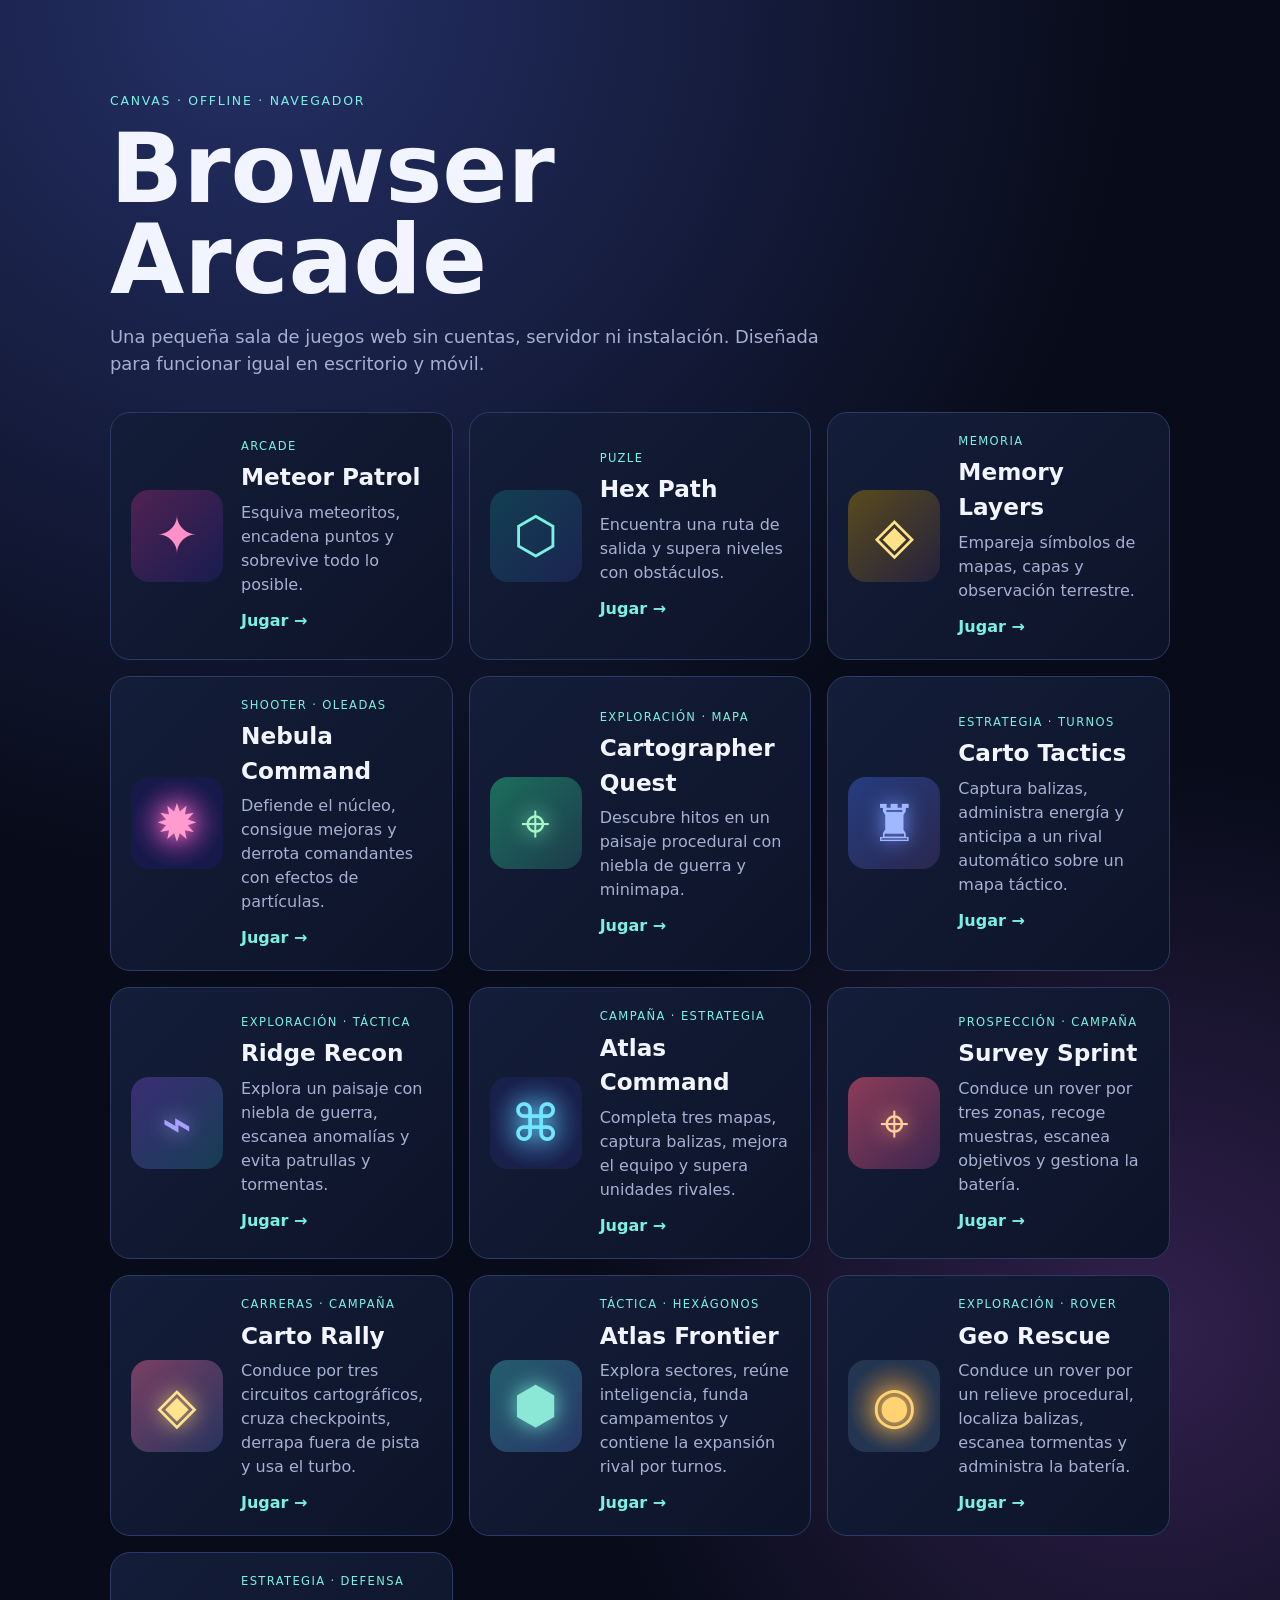
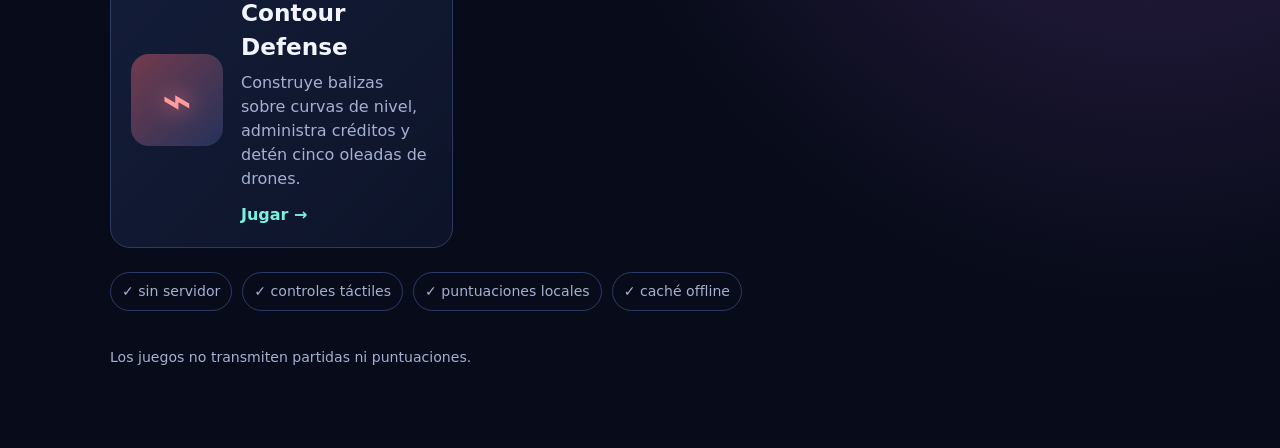
==== commit 776dc737: "feat: add contour defense game" ====
--- a/index.html
+++ b/index.html
@@ -25,6 +25,7 @@
       <a class="game-card rally" href="juegos/carto-rally/"><span class="art">◈</span><div><p class="tag">carreras · campaña</p><h2>Carto Rally</h2><p>Conduce por tres circuitos cartográficos, cruza checkpoints, derrapa fuera de pista y usa el turbo.</p><span class="play">Jugar →</span></div></a>
       <a class="game-card frontier" href="juegos/atlas-frontier/"><span class="art">⬢</span><div><p class="tag">táctica · hexágonos</p><h2>Atlas Frontier</h2><p>Explora sectores, reúne inteligencia, funda campamentos y contiene la expansión rival por turnos.</p><span class="play">Jugar →</span></div></a>
       <a class="game-card rescue" href="juegos/geo-rescue/"><span class="art">◉</span><div><p class="tag">exploración · rover</p><h2>Geo Rescue</h2><p>Conduce un rover por un relieve procedural, localiza balizas, escanea tormentas y administra la batería.</p><span class="play">Jugar →</span></div></a>
+      <a class="game-card defense" href="juegos/contour-defense/"><span class="art">⌁</span><div><p class="tag">estrategia · defensa</p><h2>Contour Defense</h2><p>Construye balizas sobre curvas de nivel, administra créditos y detén cinco oleadas de drones.</p><span class="play">Jugar →</span></div></a>
     </section>
     <section class="features"><span>✓ sin servidor</span><span>✓ controles táctiles</span><span>✓ puntuaciones locales</span><span>✓ caché offline</span></section>
     <footer>Los juegos no transmiten partidas ni puntuaciones.</footer>
--- a/styles.css
+++ b/styles.css
@@ -3,5 +3,6 @@
 .rally .art{color:#ffe48e;background:linear-gradient(135deg,#7b3f65,#26345e);text-shadow:0 0 22px #ffd477}
 .frontier .art{color:#8ce8d6;background:linear-gradient(135deg,#245d6d,#273767);text-shadow:0 0 22px #70e2d0}
 .rescue .art{color:#ffd273;background:radial-gradient(circle,#8a5f34,#243551 70%);text-shadow:0 0 22px #ffd273}
+.defense .art{color:#ff9b9b;background:linear-gradient(135deg,#733b4d,#25325a);text-shadow:0 0 22px #ff8191}
 .game-card:focus-visible{outline:3px solid var(--cyan);outline-offset:3px}
 @media(max-width:520px){.shell{padding:34px 13px}.games{grid-template-columns:1fr;gap:12px}.game-card{grid-template-columns:70px 1fr;padding:15px;border-radius:16px}.game-card .art{font-size:2.4rem}.game-card h2{font-size:1.25rem}.game-card p:not(.tag){font-size:.92rem}}
